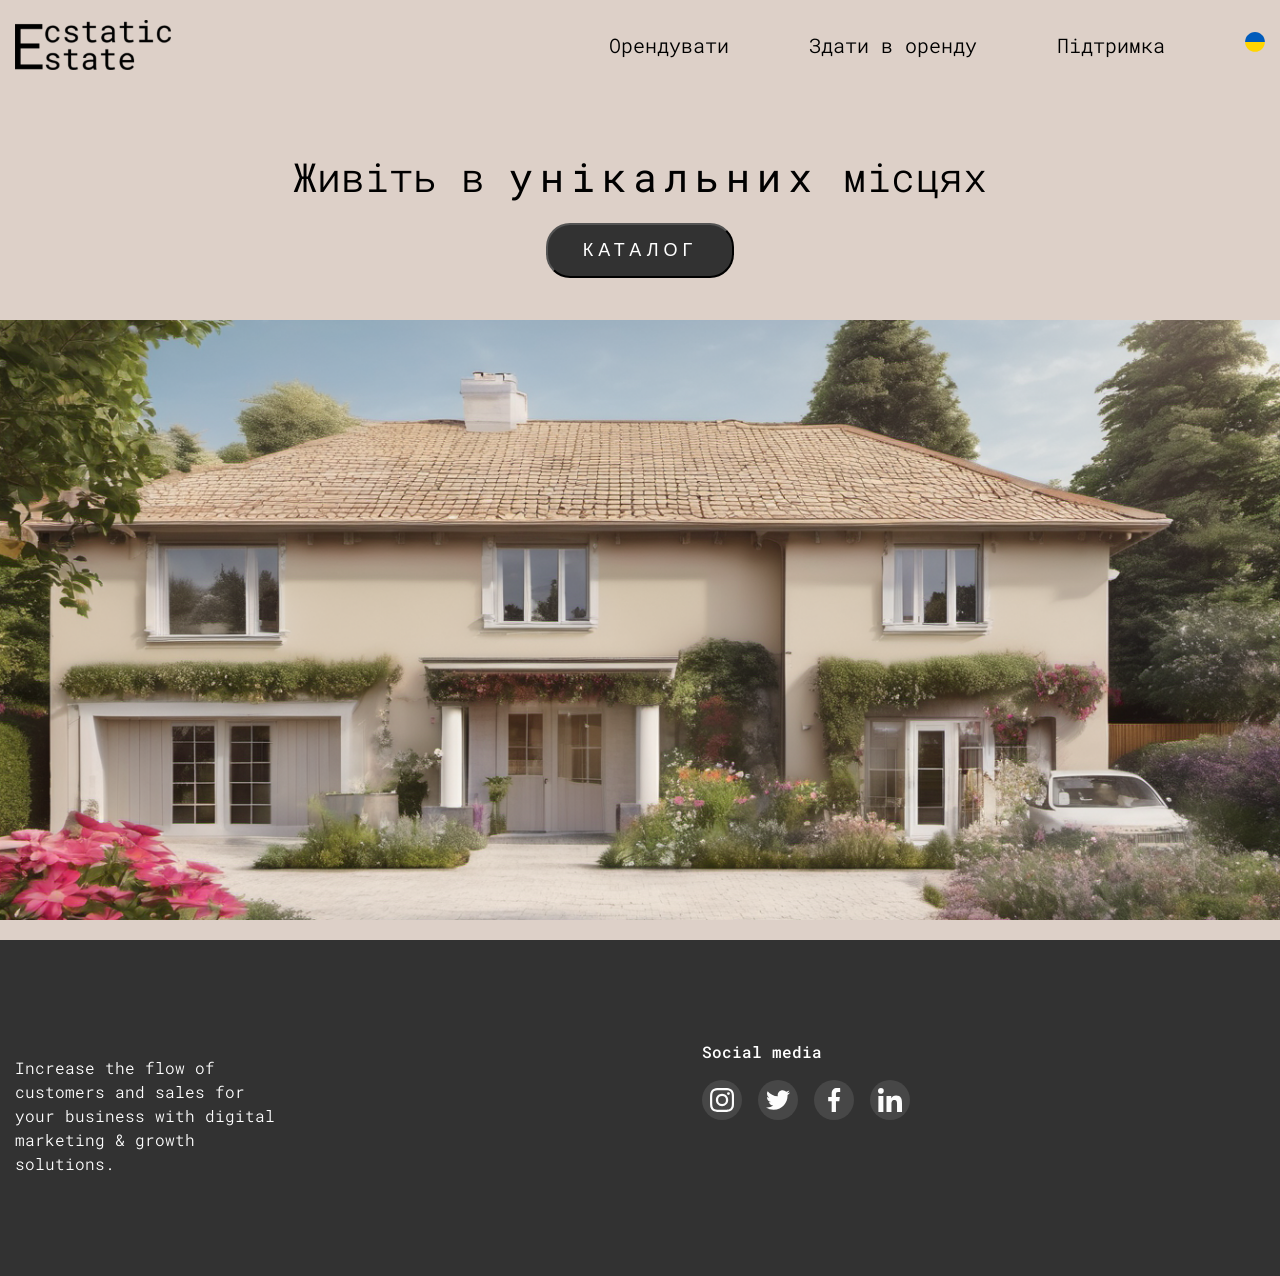
==== front/index.html @ 934f142a "refactoring:" ====
<!DOCTYPE html>
<html lang="en">
  <head>
    <meta charset="UTF-8" />
    <meta name="viewport" content="width=device-width, initial-scale=1.0" />
    <title>Ecstatic Estate</title>
    <link rel="stylesheet" href="styles/main-styles.css" />
  </head>
  <body>
    <header id="header" class="top">
      <div class="container head">
        <a href="index.html">
          <img
            class="logo-black"
            src="images/logo.png"
            alt="Logo"
            height="50px"
        /></a>
        <nav class="menu">
          <ul class="menu-list">
            <li class="menu-item">
              <a class="menu-item-link" href="#">Орендувати</a>
            </li>
            <li class="menu-item">
              <a class="menu-item-link" href="#">Здати в оренду</a>
            </li>
            <li class="menu-item">
              <a class="menu-item-link" href="#">Підтримка</a>
            </li>
            <li class="language-switcher menu-item">
              <a href="#" id="language-toggle">
                <img
                  src="images/ukraine-flag-circular.svg"
                  alt=""
                  height="20px"
                />
              </a>
              <div class="language-options">
                <a href="#" class="language-option"
                  ><img
                    src="images/ukraine-flag-circular.svg"
                    alt=""
                    height="20px"
                /></a>
                <a href="#" class="language-option"
                  ><img src="images/uk-flag-circular.svg" alt="" height="20px"
                /></a>
              </div>
            </li>
          </ul>
        </nav>
      </div>
    </header>
    <section class="hero">
      <div class="">
        <div class="main-title">
          <p class="rent-now-text">
            Живіть в <span class="unical-text">унікальних</span> місцях
          </p>
          <form action="html/login-tenant.html">
            <input
              type="submit"
              value="КАТАЛОГ"
              class="rent-now-btn"
              type="button"
            />
          </form>
        </div>
      </div>
    </section>
    <section class="img-content">
      <div class="container"></div>
    </section>

    <footer class="footer">
      <div class="container flex-footer">
        <div class="footer-information">
          <a class="information-logo-link" href=""> </a>
          <p class="information-text">
            Increase the flow of customers and sales for your business with
            digital marketing & growth solutions.
          </p>
        </div>
        <div class="footer-social">
          <p class="footer-social-text">Social media</p>
          <ul class="footer-social-list">
            <li>
              <a class="footer-social-link" href="">
                <svg class="form-icon-check" width="24" height="24">
                  <use href="./images/icons/socials-icons.svg#instagram"></use>
                </svg>
              </a>
            </li>
            <li>
              <a class="footer-social-link" href="">
                <svg class="form-icon-check" width="24" height="24">
                  <use href="./images/icons/socials-icons.svg#twitter"></use>
                </svg>
              </a>
            </li>
            <li>
              <a class="footer-social-link" href="">
                <svg class="form-icon-check" width="24" height="24">
                  <use href="./images/icons/socials-icons.svg#facebook"></use>
                </svg>
              </a>
            </li>
            <li>
              <a class="footer-social-link" href="">
                <svg class="form-icon-check" width="24" height="24">
                  <use href="./images/icons/socials-icons.svg#linkedin"></use>
                </svg>
              </a>
            </li>
          </ul>
        </div>
        <div class="footer-user-contact">
          <p class="footer-social-text">Subscribe</p>
          <form class="footer-form">
            <label class="footer-form-label">
              <input
                class="footer-form-input"
                type="text"
                name="footer_email"
                placeholder="E-mail"
              />
            </label>
            <button class="footer-form-btn" type="submit">
              Subscribe
              <svg class="footer-form-btn-icon" width="24" height="20">
                <use href="./images/icons/send.svg#Send"></use>
              </svg>
            </button>
          </form>
        </div>
      </div>
    </footer>

    <script src="scripts/script.js"></script>
  </body>
</html>
---- front/styles/main-styles.css ----
@import url("https://fonts.googleapis.com/css2?family=Merriweather:wght@300;400;700;900&family=Roboto+Mono:wght@100..700&display=swap");

h1,
h2,
h3,
h4,
h5,
h6,
p {
  margin: 0;
}

body {
  background-color: #ddd0c8;
  font-family: "Roboto Mono", monospace;
  font-optical-sizing: auto;
  font-weight: 350;
  font-style: normal;
  margin: 0;
}

img {
  display: block;
  bottom: none;
}

button {
  display: block;
  cursor: pointer;
  bottom: none;
  border-radius: 4px;
}
.scrolled {
  background-color: #fff;
}

ul,
ol {
  list-style: none;
  padding-left: 0;
  margin: 0;
}

a {
  text-decoration: none;
}

.container {
  width: 1800px;
  padding-left: 15px;
  padding-right: 15px;
  margin-left: auto;
  margin-right: auto;
}

header {
  position: fixed;
  top: 0;
  left: 0;
  width: 100%;
  height: 90px;
  background-color: #ddd0c8;
  transition: background-color 0.5s ease;
  display: flex;
}
.head {
  display: flex;
  justify-content: space-between;
  align-items: center;
}

.menu-list {
  display: flex;
  gap: 80px;
}

.menu-item-link {
  color: #000;
  position: relative;
  font-size: 20px;
}

.menu-item-link::after {
  content: "";
  position: absolute;
  left: 0;
  bottom: -7px;
  width: 100%;
  height: 2px;
  background-color: #000000;
  transform: scaleX(0);
  transition: transform 0.3s ease;
}

.menu-item-link:hover::after {
  transform: scaleX(1);
}

.language-switcher {
  position: relative;
}

.language-options {
  position: absolute;
  right: -20px;
  display: none;
  background-color: #ffffff;
  padding: 5px 0;
}

.language-options.show {
  display: block;
}

.language-option {
  display: block;
  padding: 5px 20px;
  color: #fff;
  text-decoration: none;
}

.hero {
  height: 170px;
}

.main-title {
  display: flex;
  justify-content: center;
  align-items: center;
  margin-top: 150px;
  flex-direction: column;
}

.rent-now-text {
  margin-bottom: 20px;
  font-size: 40px;
}

.unical-text {
  letter-spacing: 7px;
  font-weight: 400;
}

.rent-now-btn {
  padding: 15px 35px 15px 35px;
  border-radius: 24px;
  font-size: 18px;
  font-weight: 380;
  cursor: pointer;
  background-color: #323232;
  transition: 0.3s ease-in-out;
  color: #fff;
  letter-spacing: 5px;
}

.rent-now-btn:hover {
  background-color: #524d4b;
}

.img-content {
  max-width: 1440px;
  height: 600px;
  margin: 0 auto;
  background-image: url("../images/main-img.png");
  background-repeat: no-repeat;
  background-position: 50%;
  background-size: cover;
}

.footer {
  margin-top: 20px;
  padding-top: 100px;
  padding-bottom: 100px;
  background-color: #323232;
}
.flex-footer {
  display: flex;
  flex-wrap: wrap;
}
/* phone screen */
@media screen and (min-width: 320px) and (max-width: 767px) {
  .flex-footer {
    justify-content: center;
  }
  .footer-user-contact {
    text-align: center;
  }
}
/* tablet screen */
@media screen and (min-width: 768px) and (max-width: 1157px) {
  .flex-footer {
    max-width: 590px;
  }
  .footer-user-contact {
    margin-left: 58px;
  }
}
.information-logo-link {
  font-size: 18px;
  color: var(--blue-txt-cl);
  letter-spacing: 0.03em;
  line-height: 1.3;
  font-weight: 800;
  text-transform: uppercase;
  font-family: var(--secondery-font);
}
.information-logo-link-light {
  color: #ffffff;
  font-size: 18px;
  letter-spacing: 0.03em;
  line-height: 1.3;
  font-weight: 800;
  font-family: var(--secondery-font);
}
/* phone screen */
@media screen and (min-width: 320px) and (max-width: 767px) {
  .information-logo-link {
    display: flex;
    justify-content: center;
  }
}
.information-text {
  margin-top: 16px;
  color: #ffffff;
  line-height: 1.5;
  width: 264px;
}
/* phone screen */
@media screen and (min-width: 320px) and (max-width: 767px) {
  .footer-information {
    margin: 0 auto;
    margin-bottom: 72px;
  }
}
/* tablet screen */
@media screen and (min-width: 768px) and (max-width: 1158px) {
  .footer-information {
    margin-left: 58px;
    margin-right: 24px;
    margin-bottom: 72px;
  }
}
.footer-social {
  margin: 0 auto;
}
/* phone screen */
@media screen and (min-width: 320px) and (max-width: 767px) {
  .footer-social {
    text-align: center;
    margin-bottom: 72px;
  }
}
.footer-social-list {
  display: flex;
  gap: 16px;
}
.footer-social-text {
  font-weight: 500;
  line-height: 1.5;
  color: #ffffff;
  margin-bottom: 16px;
}
.footer-social-link {
  width: 40px;
  height: 40px;
  background: rgba(255, 255, 255, 0.1);
  display: flex;
  align-items: center;
  justify-content: center;
  border-radius: 50%;
  fill: var(--light-txt-cl);
  transition-property: background-color;

  transition: 0.3s;
}

.footer-social-link:hover,
.footer-social-link:focus {
  background-color: #3279a8;
}
.footer-form {
  display: flex;
  gap: 24px;
}
/* phone screen */
@media screen and (min-width: 320px) and (max-width: 767px) {
  .footer-form {
    display: flex;
    flex-wrap: wrap;
    gap: 40px;
    justify-content: center;
  }
  .footer-form-label {
    width: 100%;
  }
}
.footer-form-input {
  width: 264px;
  height: 40px;
  background-color: var(--dark-bg-cl);
  border: 1px solid rgba(255, 255, 255, 0.3);
  filter: drop-shadow(0px 4px 4px rgba(0, 0, 0, 0.15));
  border-radius: 4px;
  padding: 0 16px;
  color: #ffffff;
}
/* phone screen */
@media screen and (min-width: 320px) and (max-width: 767px) {
  .footer-form-input {
    width: 100%;
  }
}

.form-icon-check {
  fill: #fcfcfc;
}

.footer-form-btn {
  padding: 8px 24px;
  background-color: #ffffff;
  border-radius: 4px;
  border: none;
  color: var(--main-bg-cl);
  display: flex;
  align-items: center;
  font-family: inherit;
  transition: 0.2s ease-in-out;
}
.footer-form-btn-icon {
  fill: #323232;
  margin-left: 16px;
}
.footer-form-btn:hover,
.footer-form-btn:focus {
  background-color: #ddd0c8;
  box-shadow: 0px 4px 4px rgba(0, 0, 0, 0.15);
}

.register-section {
  margin-top: 200px;
}

.register-form {
  border: 1px solid black;

  display: flex;
  flex-direction: column;
  gap: 10px;

  padding: 10px;

  width: 250px;
}
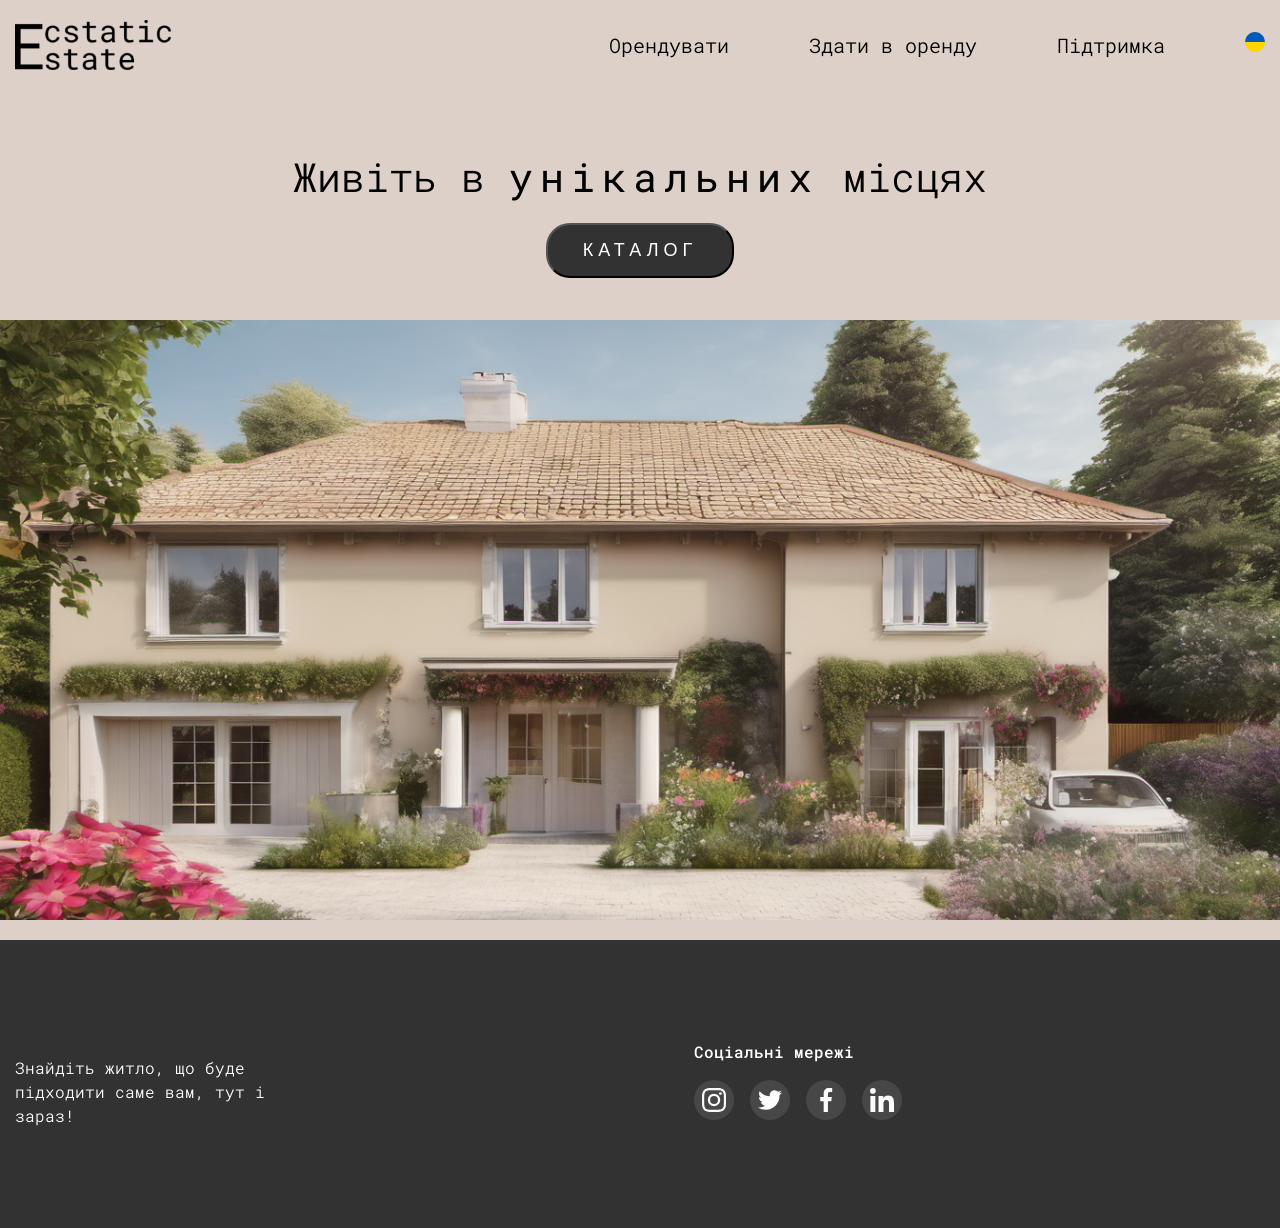
==== commit 61f1ff37: "refactoring" ====
--- a/front/index.html
+++ b/front/index.html
@@ -19,10 +19,12 @@
         <nav class="menu">
           <ul class="menu-list">
             <li class="menu-item">
-              <a class="menu-item-link" href="#">Орендувати</a>
+              <a class="menu-item-link" href="./html/flats.html">Орендувати</a>
             </li>
             <li class="menu-item">
-              <a class="menu-item-link" href="#">Здати в оренду</a>
+              <a class="menu-item-link" href="./html/create-flats.html"
+                >Здати в оренду</a
+              >
             </li>
             <li class="menu-item">
               <a class="menu-item-link" href="#">Підтримка</a>
@@ -51,13 +53,14 @@
         </nav>
       </div>
     </header>
+
     <section class="hero">
       <div class="">
         <div class="main-title">
           <p class="rent-now-text">
             Живіть в <span class="unical-text">унікальних</span> місцях
           </p>
-          <form action="html/login-tenant.html">
+          <form action="./html/login.html">
             <input
               type="submit"
               value="КАТАЛОГ"
@@ -77,12 +80,11 @@
         <div class="footer-information">
           <a class="information-logo-link" href=""> </a>
           <p class="information-text">
-            Increase the flow of customers and sales for your business with
-            digital marketing & growth solutions.
+            Знайдіть житло, що буде підходити саме вам, тут і зараз!
           </p>
         </div>
         <div class="footer-social">
-          <p class="footer-social-text">Social media</p>
+          <p class="footer-social-text">Соціальні мережі</p>
           <ul class="footer-social-list">
             <li>
               <a class="footer-social-link" href="">
@@ -115,7 +117,7 @@
           </ul>
         </div>
         <div class="footer-user-contact">
-          <p class="footer-social-text">Subscribe</p>
+          <p class="footer-social-text">Підписатись</p>
           <form class="footer-form">
             <label class="footer-form-label">
               <input
@@ -126,7 +128,7 @@
               />
             </label>
             <button class="footer-form-btn" type="submit">
-              Subscribe
+              Підписатись
               <svg class="footer-form-btn-icon" width="24" height="20">
                 <use href="./images/icons/send.svg#Send"></use>
               </svg>
--- a/front/styles/main-styles.css
+++ b/front/styles/main-styles.css
@@ -335,19 +335,3 @@
   background-color: #ddd0c8;
   box-shadow: 0px 4px 4px rgba(0, 0, 0, 0.15);
 }
-
-.register-section {
-  margin-top: 200px;
-}
-
-.register-form {
-  border: 1px solid black;
-
-  display: flex;
-  flex-direction: column;
-  gap: 10px;
-
-  padding: 10px;
-
-  width: 250px;
-}
